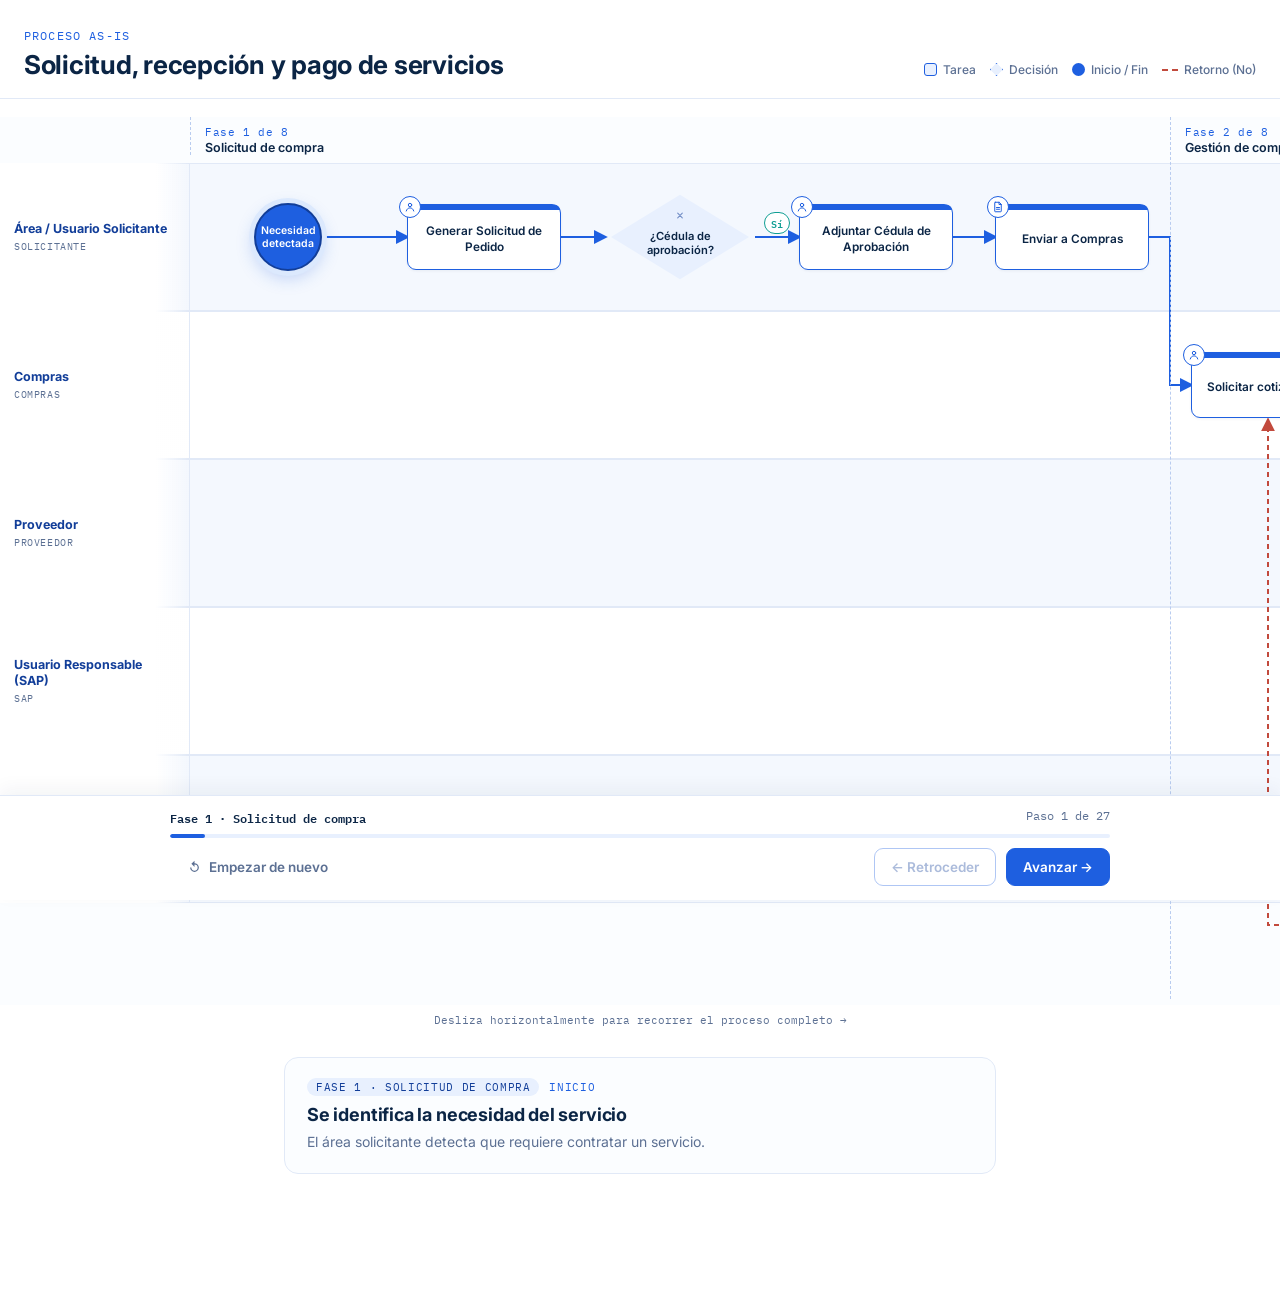
==== as-is/index.html @ 059cfe33 "versión final" ====
<!DOCTYPE html>
<html lang="es">
<head>
<meta charset="UTF-8">
<meta name="viewport" content="width=device-width, initial-scale=1.0">
<title>Diagrama de flujo AS-IS · Solicitud y recepción de servicios</title>
<link rel="preconnect" href="https://fonts.googleapis.com">
<link rel="preconnect" href="https://fonts.gstatic.com" crossorigin>
<link href="https://fonts.googleapis.com/css2?family=IBM+Plex+Mono:wght@400;500;600&family=Inter:wght@400;500;600;700&display=swap" rel="stylesheet">
<link rel="stylesheet" href="style.css">
</head>
<body>

<header class="topbar">
  <div class="topbar__title">
    <span class="topbar__eyebrow">Proceso AS-IS</span>
    <h1>Solicitud, recepción y pago de servicios</h1>
  </div>

  <div class="legend">
    <span class="legend__item"><i class="ico ico--task"></i>Tarea</span>
    <span class="legend__item"><i class="ico ico--decision"></i>Decisión</span>
    <span class="legend__item"><i class="ico ico--start"></i>Inicio / Fin</span>
    <span class="legend__item"><i class="ico ico--loop"></i>Retorno (No)</span>
  </div>
</header>

<div class="canvas-wrap">
  <div class="canvas-scroll" id="canvasScroll">
    <div class="canvas" id="canvas">
      <svg class="canvas__svg" id="edges" xmlns="http://www.w3.org/2000/svg">
        <defs>
          <marker id="arrow" viewBox="0 0 10 10" refX="8" refY="5" markerWidth="7" markerHeight="7" orient="auto-start-reverse">
            <path d="M0,0 L10,5 L0,10 z" fill="#1E5FE0"></path>
          </marker>
          <marker id="arrowLoop" viewBox="0 0 10 10" refX="8" refY="5" markerWidth="7" markerHeight="7" orient="auto-start-reverse">
            <path d="M0,0 L10,5 L0,10 z" fill="#C24A3D"></path>
          </marker>
        </defs>
      </svg>
      <!-- lane labels, phase headers y nodos se inyectan por JS -->
    </div>
  </div>
  <div class="canvas-hint">Desliza horizontalmente para recorrer el proceso completo →</div>
</div>

<section class="detail" id="detail" aria-live="polite">
  <!-- panel de detalle del paso activo, inyectado por JS -->
</section>

<footer class="controls">
  <div class="controls__progress">
    <div class="controls__labels">
      <span id="phaseLabel">Fase 1 · Solicitud de compra</span>
      <span id="stepLabel">Paso 1 de 27</span>
    </div>
    <div class="controls__bar"><div class="controls__bar-fill" id="barFill"></div></div>
  </div>
  <div class="controls__buttons">
    <button type="button" id="btnRestart" class="btn btn--ghost">
      <svg viewBox="0 0 24 24" width="15" height="15" aria-hidden="true"><path d="M12 5V1L7 6l5 5V7a5 5 0 1 1-5 5H5a7 7 0 1 0 7-7z" fill="currentColor"/></svg>
      <span>Empezar de nuevo</span>
    </button>
    <div class="controls__nav">
      <button type="button" id="btnPrev" class="btn btn--outline">← Retroceder</button>
      <button type="button" id="btnNext" class="btn btn--solid">Avanzar →</button>
    </div>
  </div>
</footer>

<div class="modal-overlay" id="modalOverlay" aria-hidden="true">
  <div class="modal" role="dialog" aria-modal="true" aria-labelledby="modalTitle">
    <button type="button" class="modal__close" id="modalClose" aria-label="Cerrar">
      <svg viewBox="0 0 24 24" width="16" height="16" aria-hidden="true"><path d="M6 6l12 12M18 6L6 18" stroke="currentColor" stroke-width="2" stroke-linecap="round" fill="none"/></svg>
    </button>
    <div id="modalBody"></div>
  </div>
</div>

<script src="script.js"></script>
</body>
</html>
---- as-is/style.css ----
:root{
  --bg: #FFFFFF;
  --canvas-bg: #FBFDFF;
  --lane-a: #F4F8FE;
  --lane-b: #FFFFFF;
  --lane-border: #E1E9F7;
  --line: #B9CCEF;
  --ink: #0B2545;
  --ink-soft: #5C7093;
  --blue: #1E5FE0;
  --blue-dark: #123E99;
  --blue-pale: #E8F0FE;
  --blue-pale-2: #DCE9FD;
  --teal: #0F9E93;
  --teal-pale: #DEF4F1;
  --coral: #C24A3D;
  --coral-pale: #FBE7E4;

  --font: "Inter", sans-serif;
  --mono: "IBM Plex Mono", monospace;

  --footer-h: 100px;
}

*{ box-sizing: border-box; }

@media (prefers-reduced-motion: reduce){
  *{ animation-duration: .001ms !important; transition-duration: .001ms !important; scroll-behavior: auto !important; }
}

html{ scroll-behavior: smooth; }

body{
  margin: 0;
  background: var(--bg);
  color: var(--ink);
  font-family: var(--font);
  padding-bottom: calc(var(--footer-h) + 12px);
}

/* ---------------------------------------------------------
   Top bar
--------------------------------------------------------- */
.topbar{
  display: flex;
  flex-wrap: wrap;
  align-items: flex-end;
  justify-content: space-between;
  gap: 16px;
  padding: 28px 24px 18px;
  border-bottom: 1px solid var(--lane-border);
}
.topbar__eyebrow{
  display: block;
  font-family: var(--mono);
  font-size: 11.5px;
  letter-spacing: .1em;
  text-transform: uppercase;
  color: var(--blue);
  margin-bottom: 6px;
}
.topbar__title h1{
  margin: 0;
  font-size: clamp(20px, 3vw, 26px);
  font-weight: 700;
  letter-spacing: -.01em;
}

.legend{
  display: flex;
  flex-wrap: wrap;
  gap: 14px;
  padding-bottom: 3px;
}
.legend__item{
  display: flex;
  align-items: center;
  gap: 6px;
  font-size: 12px;
  color: var(--ink-soft);
  font-weight: 500;
}
.ico{ width: 13px; height: 13px; flex: none; display: inline-block; }
.ico--task{ background: var(--blue-pale); border: 1.5px solid var(--blue); border-radius: 3px; }
.ico--decision{ background: var(--blue-pale); border: 1.5px solid var(--blue); clip-path: polygon(50% 0,100% 50%,50% 100%,0 50%); }
.ico--start{ background: var(--blue); border-radius: 50%; }
.ico--loop{ border-bottom: 2px dashed var(--coral); width: 16px; height: 0; }

/* ---------------------------------------------------------
   Canvas / swimlanes
--------------------------------------------------------- */
.canvas-wrap{
  padding: 18px 0 4px;
}
.canvas-scroll{
  overflow-x: auto;
  overflow-y: hidden;
  padding: 0 0 6px;
  background: var(--canvas-bg);
}
.canvas{
  position: relative;
  min-width: max-content;
}
.canvas__svg{
  position: absolute;
  top: 0; left: 0;
  z-index: 1;
  pointer-events: none;
}

.lane-label{
  position: sticky;
  left: 0;
  z-index: 4;
  display: flex;
  flex-direction: column;
  justify-content: center;
  padding: 10px 14px;
  background: linear-gradient(90deg, var(--bg) 82%, transparent);
  border-right: 1px solid var(--lane-border);
}
.lane-label__role{
  font-size: 12.5px;
  font-weight: 700;
  color: var(--blue-dark);
  line-height: 1.25;
}
.lane-label__tag{
  font-family: var(--mono);
  font-size: 10px;
  color: var(--ink-soft);
  text-transform: uppercase;
  letter-spacing: .06em;
  margin-top: 3px;
}

.lane-band{
  position: absolute;
  left: 0;
  z-index: 0;
}
.lane-band--a{ background: var(--lane-a); }
.lane-band--b{ background: var(--lane-b); }
.lane-band{ border-top: 1px solid var(--lane-border); border-bottom: 1px solid var(--lane-border); }

.phase-header{
  position: absolute;
  top: 0;
  z-index: 2;
  padding: 8px 14px 0;
  border-left: 1px dashed var(--line);
}
.phase-header__num{
  font-family: var(--mono);
  font-size: 10.5px;
  color: var(--blue);
  letter-spacing: .06em;
}
.phase-header__name{
  font-size: 12.5px;
  font-weight: 600;
  color: var(--ink);
  margin-top: 1px;
}

.phase-divider{
  position: absolute;
  top: 0;
  width: 0;
  border-left: 1px dashed var(--line);
  z-index: 2;
}

/* ---------------------------------------------------------
   Nodes
--------------------------------------------------------- */
.node{
  position: absolute;
  z-index: 3;
  display: flex;
  align-items: center;
  justify-content: center;
  text-align: center;
  cursor: pointer;
  transition: transform .2s ease, box-shadow .2s ease, border-color .2s ease;
}
.node:hover{ transform: translateY(-2px); }

.node__label{
  font-size: 11.8px;
  font-weight: 600;
  line-height: 1.28;
  color: var(--ink);
  padding: 0 10px;
}

.node--task .node__label{ padding: 0 12px; }
.node--task{
  background: #fff;
  border: 1.6px solid var(--blue);
  border-radius: 9px;
  box-shadow: 0 1px 3px rgba(11,37,69,.06);
}
.node--task::before{
  content: "";
  position: absolute;
  top: 0; left: 0; right: 0;
  height: 5px;
  background: var(--blue);
  border-radius: 9px 9px 0 0;
}
.node--task .node__label{ margin-top: 5px; }

.node--decision{
  background: var(--blue-pale);
  border: 1.6px solid var(--blue);
  clip-path: polygon(50% 4%, 96% 50%, 50% 96%, 4% 50%);
}
.node--decision .node__label{ font-size: 11.2px; }

.node--start, .node--end{
  border-radius: 50%;
}
/* BPMN: evento de inicio = borde delgado; evento de fin = borde grueso */
.node--start{ background: var(--blue); border: 2px solid var(--blue-dark); }
.node--start .node__label{ color: #ffffff !important; font-size: 10.5px; }
.node--end{ background: var(--ink); border: 4px solid var(--ink); }
.node--end .node__label{ color: #ffffff !important; font-size: 10.5px; }

/* Ícono BPMN en la esquina de cada caja de tarea */
.node__icon{
  position: absolute;
  top: -9px; left: -9px;
  width: 22px; height: 22px;
  border-radius: 50%;
  background: #fff;
  border: 1.6px solid var(--blue);
  display: flex;
  align-items: center;
  justify-content: center;
  color: var(--blue);
  z-index: 1;
}
.node__icon svg{ width: 12px; height: 12px; }
.node.is-done .node__icon{ border-color: var(--line); color: var(--ink-soft); }

/* Marcador de gateway exclusivo BPMN (X) sobre el rombo de decisión */
.node__gateway{
  position: absolute;
  top: 13px;
  left: 50%;
  transform: translateX(-50%);
  color: var(--blue-dark);
  opacity: .55;
}
.node__gateway svg{ width: 11px; height: 11px; }
.node.is-done .node__gateway{ color: var(--ink-soft); }

.node--decision .node__label{ margin-top: 12px; }

.node.is-current{
  box-shadow: 0 0 0 5px var(--blue-pale-2), 0 6px 18px rgba(30,95,224,.28);
  border-color: var(--blue-dark);
  z-index: 5;
}
.node--decision.is-current{ background: #fff; }
.node.is-done .node__label{ color: var(--ink-soft); }
.node.is-done.node--task{ border-color: var(--line); }
.node.is-done.node--task::before{ background: var(--line); }
.node.is-done.node--decision{ border-color: var(--line); background: #fff; }

.node__loopbadge{
  position: absolute;
  top: -9px; right: -9px;
  width: 18px; height: 18px;
  border-radius: 50%;
  background: var(--coral);
  color: #fff;
  font-family: var(--mono);
  font-size: 9px;
  display: flex;
  align-items: center;
  justify-content: center;
  border: 2px solid #fff;
}

.edge-label{
  position: absolute;
  z-index: 3;
  font-family: var(--mono);
  font-size: 10px;
  font-weight: 600;
  padding: 1px 6px;
  border-radius: 20px;
  background: #fff;
  pointer-events: none;
  transform: translate(-50%,-50%);
}
.edge-label--si{ color: var(--teal); border: 1px solid var(--teal); }
.edge-label--no{ color: var(--coral); border: 1px solid var(--coral); }

/* ---------------------------------------------------------
   Hint
--------------------------------------------------------- */
.canvas-hint{
  font-family: var(--mono);
  font-size: 11px;
  color: var(--ink-soft);
  text-align: center;
  padding: 8px 0 0;
}

/* ---------------------------------------------------------
   Detail panel
--------------------------------------------------------- */
.detail{
  max-width: 760px;
  margin: 26px auto 10px;
  padding: 0 24px;
}
.detail__card{
  border: 1px solid var(--lane-border);
  border-radius: 14px;
  padding: 20px 22px;
  background: var(--canvas-bg);
}
.detail__kicker{
  display: flex;
  align-items: center;
  gap: 10px;
  font-family: var(--mono);
  font-size: 11px;
  text-transform: uppercase;
  letter-spacing: .06em;
  color: var(--blue);
  margin-bottom: 8px;
}
.detail__kicker .pill{
  background: var(--blue-pale);
  color: var(--blue-dark);
  padding: 2px 9px;
  border-radius: 20px;
}
.detail__title{
  font-size: 18px;
  font-weight: 700;
  margin: 0 0 6px;
  letter-spacing: -.01em;
}
.detail__desc{
  font-size: 14px;
  line-height: 1.6;
  color: var(--ink-soft);
  margin: 0;
}
.detail__outcomes{
  margin-top: 14px;
  display: grid;
  gap: 8px;
}
.outcome{
  display: flex;
  gap: 10px;
  align-items: flex-start;
  padding: 10px 12px;
  border-radius: 9px;
  font-size: 13px;
  line-height: 1.5;
}
.outcome__tag{
  flex: none;
  font-family: var(--mono);
  font-size: 10.5px;
  font-weight: 700;
  padding: 2px 8px;
  border-radius: 20px;
  color: #fff;
}
.outcome--si{ background: var(--teal-pale); }
.outcome--si .outcome__tag{ background: var(--teal); }
.outcome--no{ background: var(--coral-pale); }
.outcome--no .outcome__tag{ background: var(--coral); }

.gapflag{
  margin-top: 10px;
  border: 1px dashed var(--coral);
  border-radius: 9px;
  padding: 10px 12px;
  font-size: 12.5px;
  line-height: 1.5;
  color: var(--coral);
  background: repeating-linear-gradient(135deg, var(--coral-pale), var(--coral-pale) 8px, transparent 8px, transparent 16px);
}
.gapflag b{ font-family: var(--mono); font-size: 11px; }

.callout{
  margin-top: 10px;
  border-left: 3px solid var(--blue);
  padding: 8px 12px;
  font-size: 12.5px;
  line-height: 1.55;
  color: var(--ink-soft);
  background: var(--blue-pale);
  border-radius: 0 8px 8px 0;
}

.docs{
  margin-top: 14px;
  display: flex;
  flex-wrap: wrap;
  gap: 8px;
}
.doc{
  font-family: var(--mono);
  font-size: 11px;
  padding: 5px 10px;
  border: 1px solid var(--blue);
  color: var(--blue-dark);
  background: var(--blue-pale);
  border-radius: 6px;
}

/* ---------------------------------------------------------
   Footer controls
--------------------------------------------------------- */
.controls{
  position: fixed;
  left: 0; right: 0; bottom: 0;
  background: #fff;
  border-top: 1px solid var(--lane-border);
  padding: 12px 20px 14px;
  z-index: 10;
  box-shadow: 0 -6px 18px rgba(11,37,69,.05);
}
.controls__progress{ max-width: 940px; margin: 0 auto 10px; }
.controls__labels{
  display: flex;
  justify-content: space-between;
  font-family: var(--mono);
  font-size: 11.5px;
  color: var(--ink-soft);
  margin-bottom: 6px;
}
.controls__labels span:first-child{ color: var(--ink); font-weight: 600; }
.controls__bar{ height: 4px; background: var(--blue-pale); border-radius: 4px; overflow: hidden; }
.controls__bar-fill{ height: 100%; width: 0%; background: var(--blue); border-radius: 4px; transition: width .35s ease; }

.controls__buttons{
  max-width: 940px;
  margin: 0 auto;
  display: flex;
  align-items: center;
  justify-content: space-between;
  gap: 12px;
}
.controls__nav{ display: flex; gap: 10px; }

.btn{
  font-family: var(--font);
  font-size: 13.5px;
  font-weight: 600;
  padding: 10px 16px;
  border-radius: 9px;
  cursor: pointer;
  display: inline-flex;
  align-items: center;
  gap: 7px;
  border: 1px solid transparent;
  transition: transform .15s ease, opacity .15s ease, background .15s ease;
}
.btn:active{ transform: scale(.97); }
.btn:focus-visible{ outline: 2px solid var(--blue); outline-offset: 2px; }
.btn:disabled{ opacity: .35; cursor: not-allowed; transform: none; }

.btn--solid{ background: var(--blue); color: #fff; border-color: var(--blue); }
.btn--solid:hover:not(:disabled){ background: var(--blue-dark); }

.btn--outline{ background: transparent; color: var(--blue-dark); border-color: var(--blue); }
.btn--outline:hover:not(:disabled){ background: var(--blue-pale); }

.btn--ghost{ background: transparent; color: var(--ink-soft); }
.btn--ghost:hover{ color: var(--coral); }

/* ---------------------------------------------------------
   Responsive
--------------------------------------------------------- */
@media (max-width: 700px){
  .topbar{ padding: 22px 16px 16px; }
  .legend{ gap: 10px; }
  .detail{ padding: 0 16px; }
  .controls__buttons{ flex-wrap: wrap; }
  .controls__nav{ width: 100%; }
  .controls__nav .btn{ flex: 1; justify-content: center; }
}
@media (max-width: 480px){
  .btn--ghost span{ display: none; }
}

/* ---------------------------------------------------------
   Modal — explicación breve de cada paso
--------------------------------------------------------- */
.modal-overlay{
  position: fixed;
  inset: 0;
  background: rgba(11,37,69,.42);
  backdrop-filter: blur(2px);
  display: flex;
  align-items: center;
  justify-content: center;
  padding: 20px;
  z-index: 50;
  opacity: 0;
  pointer-events: none;
  transition: opacity .18s ease;
}
.modal-overlay.is-open{ opacity: 1; pointer-events: auto; }

.modal{
  background: #fff;
  border-radius: 16px;
  max-width: 420px;
  width: 100%;
  max-height: 84vh;
  overflow-y: auto;
  padding: 24px 24px 22px;
  position: relative;
  box-shadow: 0 20px 50px rgba(11,37,69,.28);
  transform: translateY(10px) scale(.98);
  transition: transform .18s ease;
}
.modal-overlay.is-open .modal{ transform: translateY(0) scale(1); }

.modal__close{
  position: absolute;
  top: 14px; right: 14px;
  width: 30px; height: 30px;
  border-radius: 50%;
  border: 1px solid var(--lane-border);
  background: var(--canvas-bg);
  color: var(--ink-soft);
  display: flex;
  align-items: center;
  justify-content: center;
  cursor: pointer;
}
.modal__close:hover{ background: var(--coral-pale); color: var(--coral); border-color: var(--coral); }

.modal__kicker{
  display: flex;
  align-items: center;
  gap: 8px;
  flex-wrap: wrap;
  font-family: var(--mono);
  font-size: 10.5px;
  text-transform: uppercase;
  letter-spacing: .06em;
  color: var(--blue);
  margin: 2px 24px 10px 0;
}
.modal__kicker .pill{ background: var(--blue-pale); color: var(--blue-dark); padding: 2px 9px; border-radius: 20px; }
.modal__kicker .pill--lane{ background: var(--lane-a); color: var(--ink-soft); border: 1px solid var(--lane-border); }

.modal__title{
  font-size: 18px;
  font-weight: 700;
  margin: 0 0 8px;
  letter-spacing: -.01em;
  padding-right: 20px;
}
.modal__desc{
  font-size: 13.5px;
  line-height: 1.6;
  color: var(--ink-soft);
  margin: 0;
}
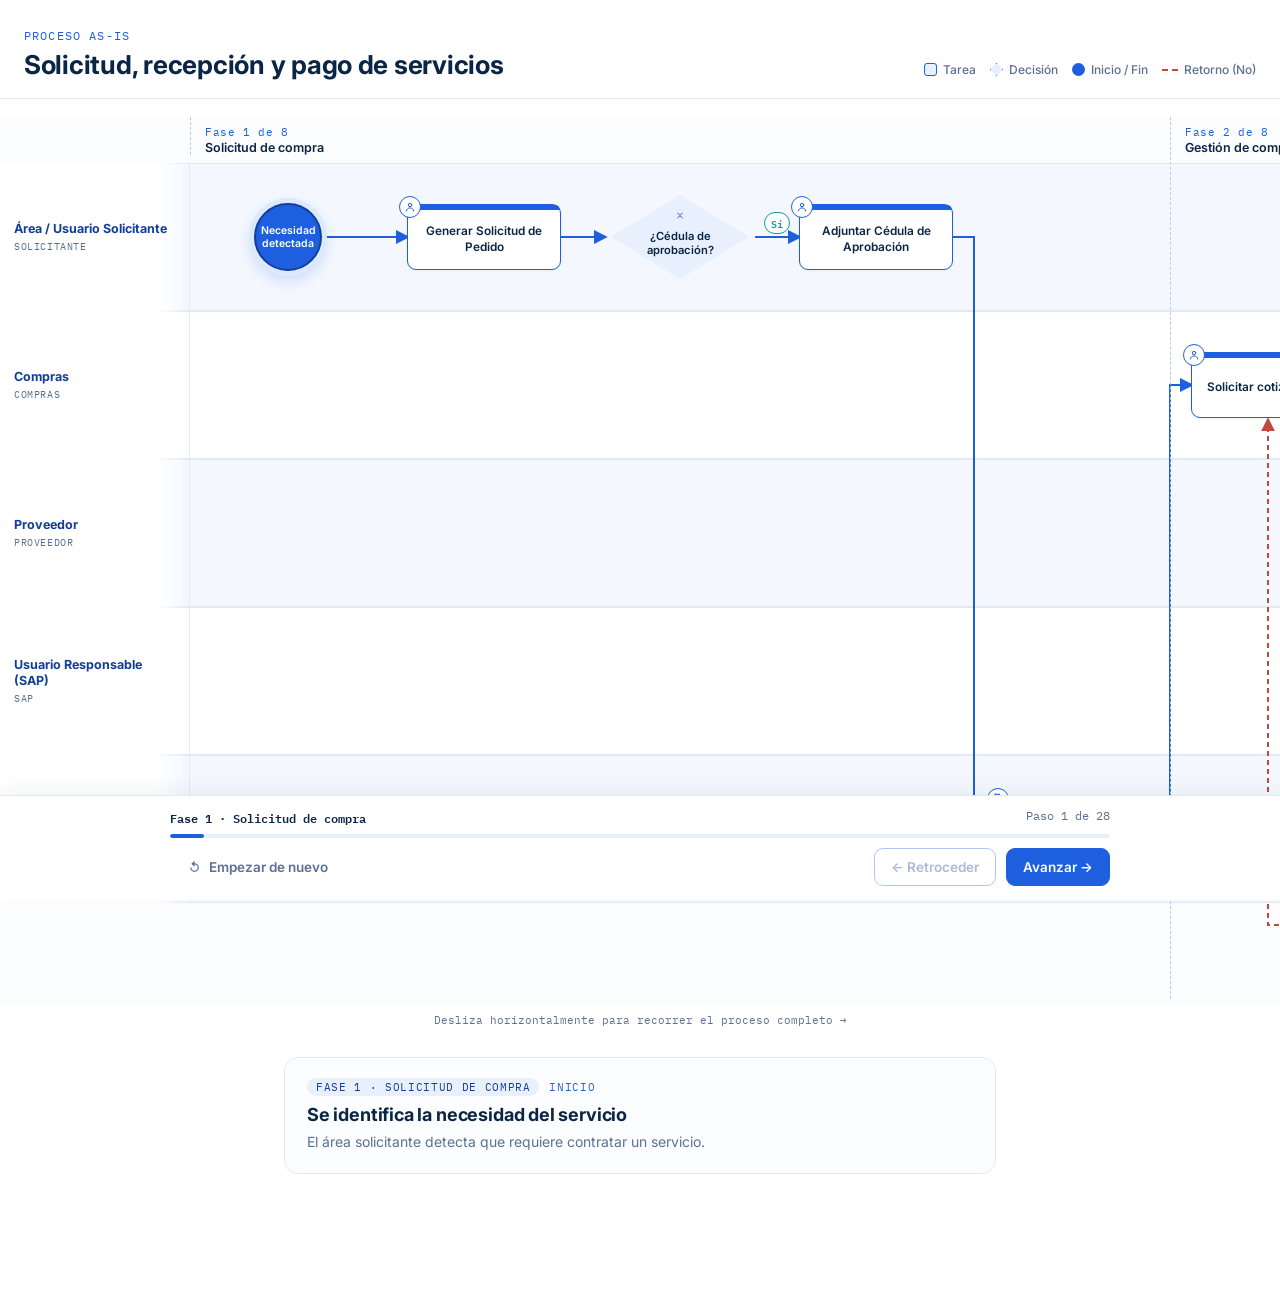
==== commit 9d2637b1: "Actualización de cajas" ====
--- a/as-is/index.html
+++ b/as-is/index.html
@@ -52,7 +52,7 @@
   <div class="controls__progress">
     <div class="controls__labels">
       <span id="phaseLabel">Fase 1 · Solicitud de compra</span>
-      <span id="stepLabel">Paso 1 de 27</span>
+      <span id="stepLabel">Paso 1 de 28</span>
     </div>
     <div class="controls__bar"><div class="controls__bar-fill" id="barFill"></div></div>
   </div>
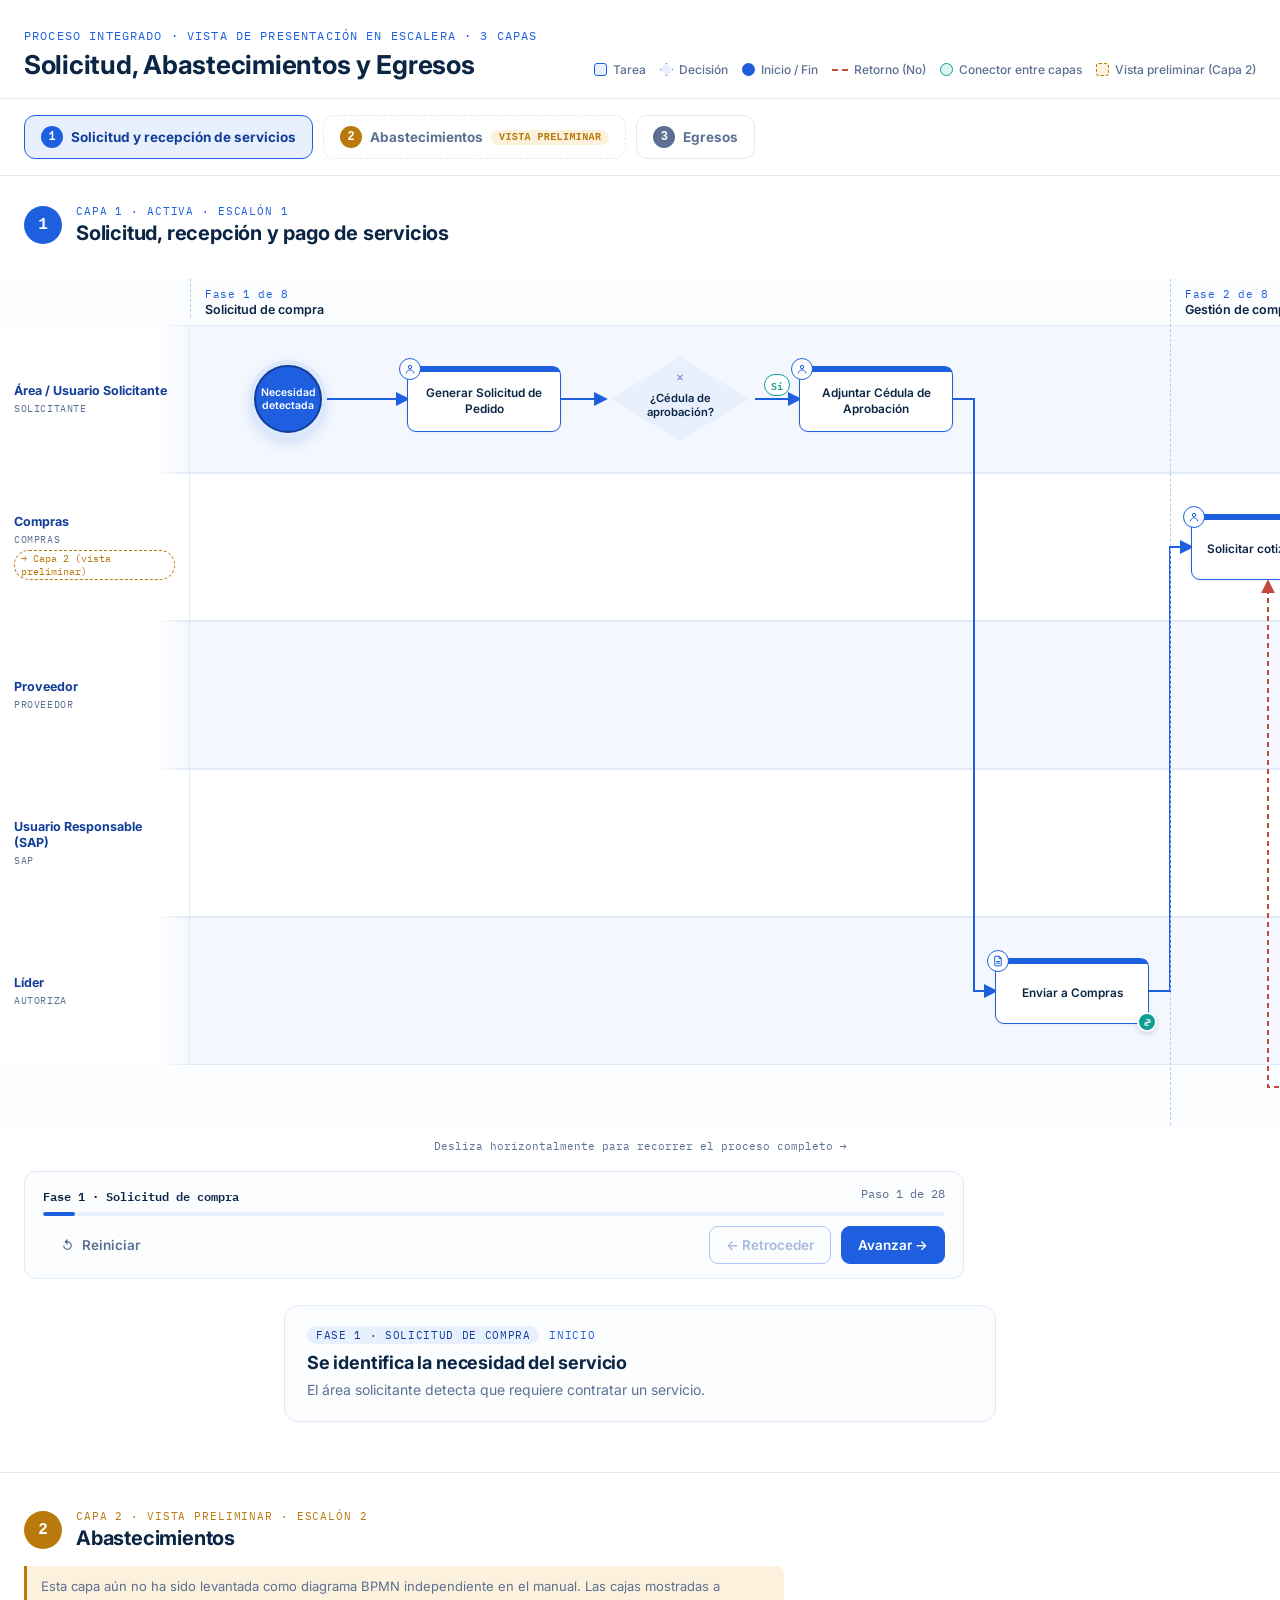
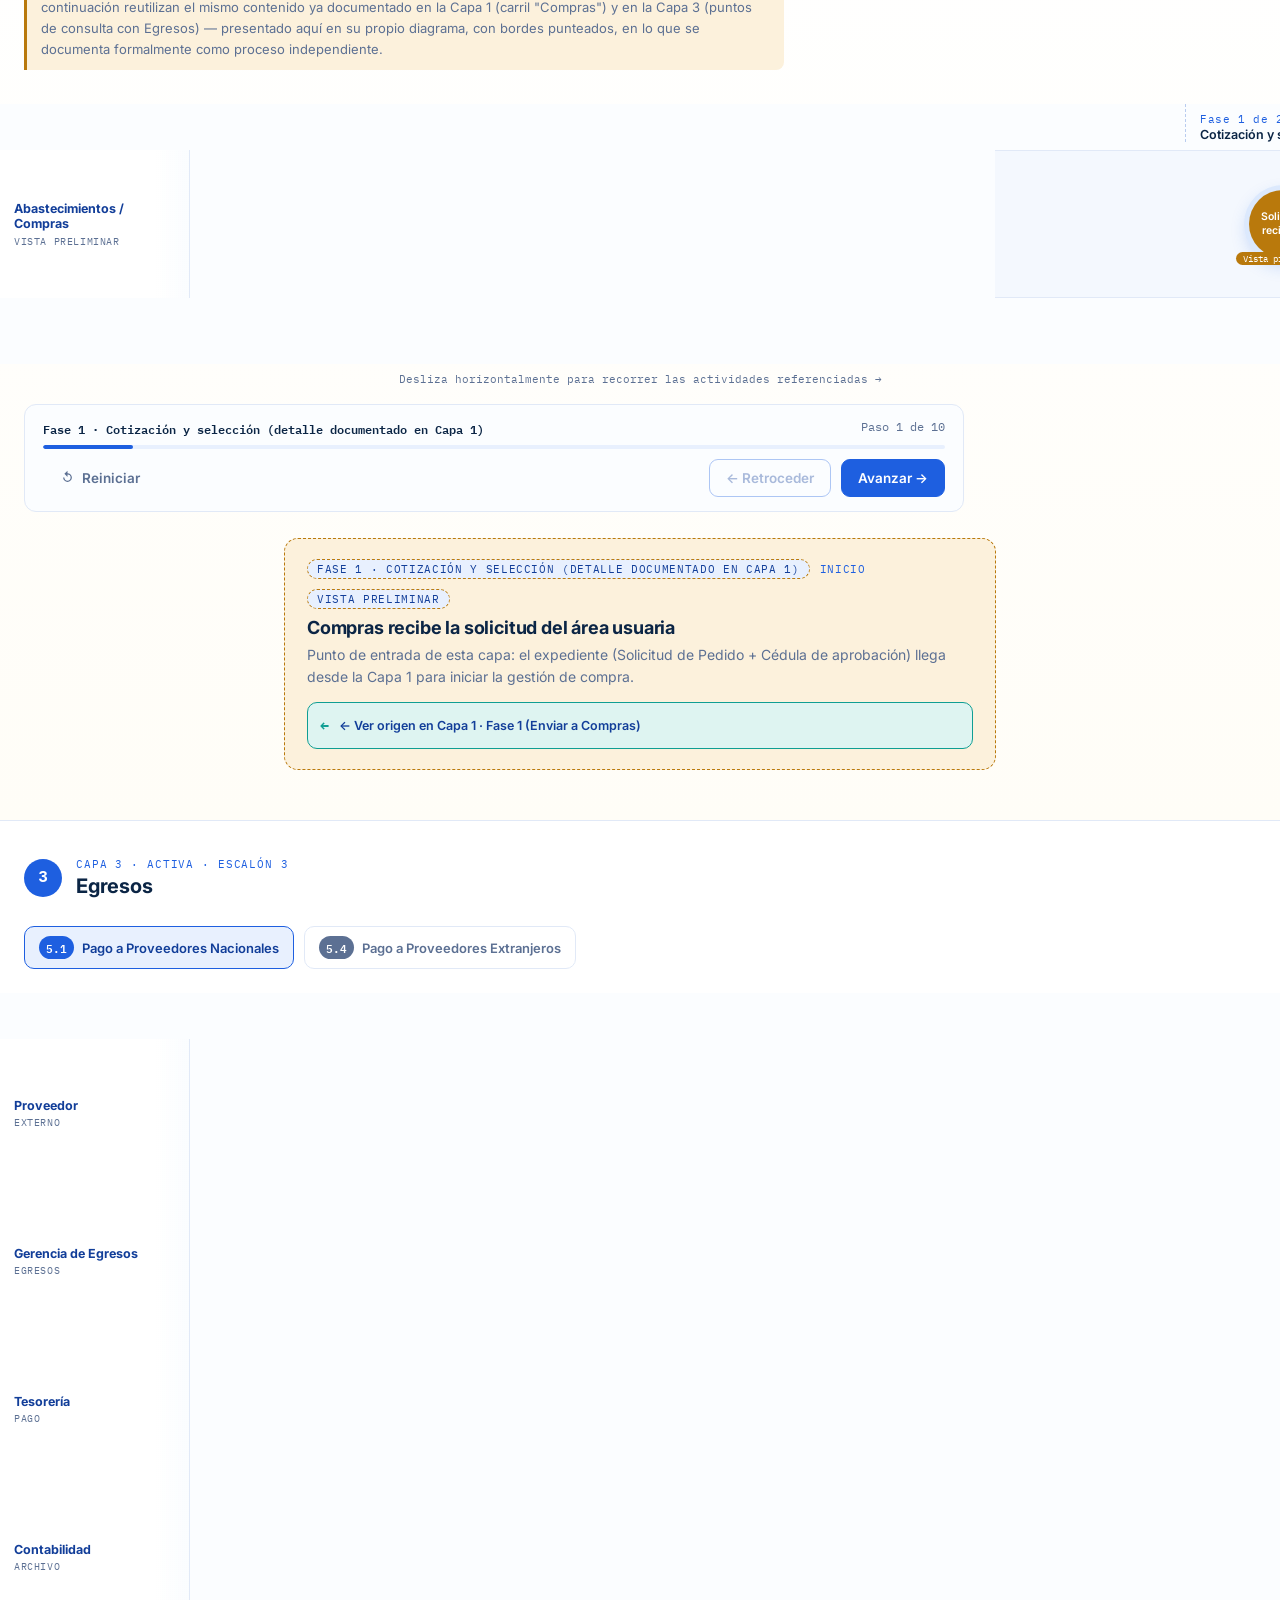
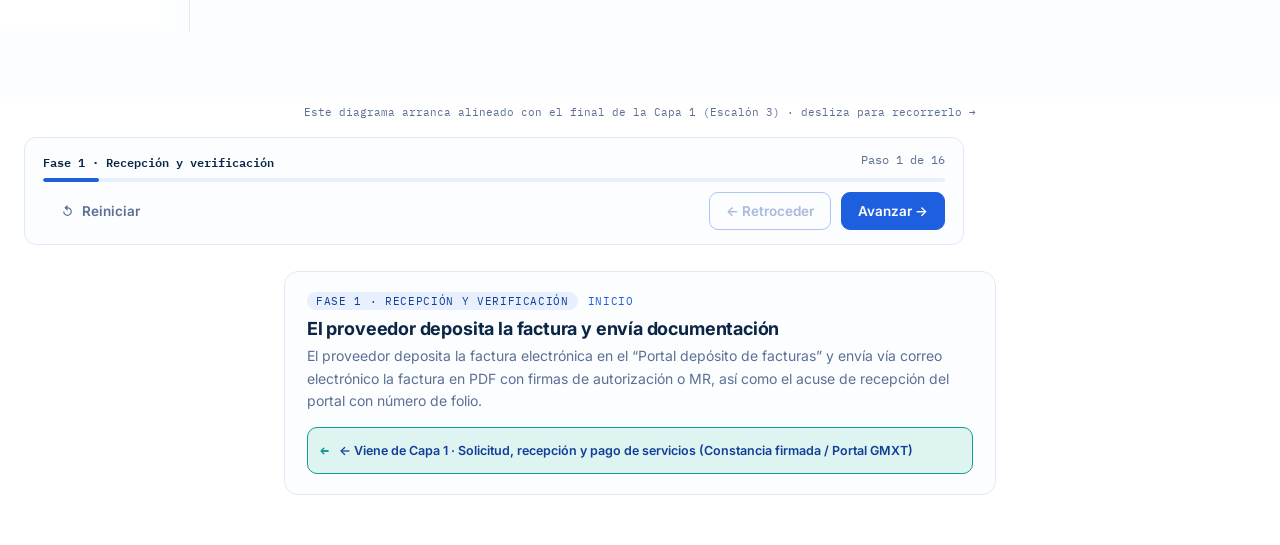
==== commit 3ad2f013: "Agregué capa Egresos y se infiere Abastecimientos" ====
--- a/as-is/index.html
+++ b/as-is/index.html
@@ -3,70 +3,266 @@
 <head>
 <meta charset="UTF-8">
 <meta name="viewport" content="width=device-width, initial-scale=1.0">
-<title>Diagrama de flujo AS-IS · Solicitud y recepción de servicios</title>
+<title>Diagrama BPMN · 3 Capas en escalera · Solicitud, Abastecimientos y Egresos · Ferromex</title>
 <link rel="preconnect" href="https://fonts.googleapis.com">
 <link rel="preconnect" href="https://fonts.gstatic.com" crossorigin>
 <link href="https://fonts.googleapis.com/css2?family=IBM+Plex+Mono:wght@400;500;600&family=Inter:wght@400;500;600;700&display=swap" rel="stylesheet">
 <link rel="stylesheet" href="style.css">
 </head>
 <body>
-
 <header class="topbar">
   <div class="topbar__title">
-    <span class="topbar__eyebrow">Proceso AS-IS</span>
-    <h1>Solicitud, recepción y pago de servicios</h1>
+    <span class="topbar__eyebrow">Proceso integrado · Vista de presentación en escalera · 3 capas</span>
+    <h1>Solicitud, Abastecimientos y Egresos</h1>
   </div>
-
   <div class="legend">
     <span class="legend__item"><i class="ico ico--task"></i>Tarea</span>
     <span class="legend__item"><i class="ico ico--decision"></i>Decisión</span>
     <span class="legend__item"><i class="ico ico--start"></i>Inicio / Fin</span>
     <span class="legend__item"><i class="ico ico--loop"></i>Retorno (No)</span>
+    <span class="legend__item"><i class="ico ico--link"></i>Conector entre capas</span>
+    <span class="legend__item"><i class="ico ico--pending"></i>Vista preliminar (Capa 2)</span>
   </div>
 </header>
 
-<div class="canvas-wrap">
-  <div class="canvas-scroll" id="canvasScroll">
-    <div class="canvas" id="canvas">
-      <svg class="canvas__svg" id="edges" xmlns="http://www.w3.org/2000/svg">
-        <defs>
-          <marker id="arrow" viewBox="0 0 10 10" refX="8" refY="5" markerWidth="7" markerHeight="7" orient="auto-start-reverse">
-            <path d="M0,0 L10,5 L0,10 z" fill="#1E5FE0"></path>
-          </marker>
-          <marker id="arrowLoop" viewBox="0 0 10 10" refX="8" refY="5" markerWidth="7" markerHeight="7" orient="auto-start-reverse">
-            <path d="M0,0 L10,5 L0,10 z" fill="#C24A3D"></path>
-          </marker>
-        </defs>
-      </svg>
-      <!-- lane labels, phase headers y nodos se inyectan por JS -->
-    </div>
-  </div>
-  <div class="canvas-hint">Desliza horizontalmente para recorrer el proceso completo →</div>
-</div>
-
-<section class="detail" id="detail" aria-live="polite">
-  <!-- panel de detalle del paso activo, inyectado por JS -->
-</section>
-
-<footer class="controls">
-  <div class="controls__progress">
-    <div class="controls__labels">
-      <span id="phaseLabel">Fase 1 · Solicitud de compra</span>
-      <span id="stepLabel">Paso 1 de 28</span>
-    </div>
-    <div class="controls__bar"><div class="controls__bar-fill" id="barFill"></div></div>
-  </div>
-  <div class="controls__buttons">
-    <button type="button" id="btnRestart" class="btn btn--ghost">
-      <svg viewBox="0 0 24 24" width="15" height="15" aria-hidden="true"><path d="M12 5V1L7 6l5 5V7a5 5 0 1 1-5 5H5a7 7 0 1 0 7-7z" fill="currentColor"/></svg>
-      <span>Empezar de nuevo</span>
-    </button>
-    <div class="controls__nav">
-      <button type="button" id="btnPrev" class="btn btn--outline">← Retroceder</button>
-      <button type="button" id="btnNext" class="btn btn--solid">Avanzar →</button>
-    </div>
-  </div>
-</footer>
+<nav class="layer-nav" aria-label="Ir a capa">
+  <a href="#layer1" class="layer-nav__btn" data-scroll-to="layer1">
+    <span class="layer-nav__num">1</span><span>Solicitud y recepción de servicios</span>
+  </a>
+  <a href="#layer2" class="layer-nav__btn is-pending" data-scroll-to="layer2">
+    <span class="layer-nav__num">2</span><span>Abastecimientos</span><span class="layer-nav__badge">Vista preliminar</span>
+  </a>
+  <a href="#layer3" class="layer-nav__btn" data-scroll-to="layer3">
+    <span class="layer-nav__num">3</span><span>Egresos</span>
+  </a>
+</nav>
+
+<main class="layers-stack layers-stack--staircase">
+
+  <!-- ============================================================
+       CAPA 1 · Solicitud, recepción y pago de servicios
+       Escalón 1 · sin corrimiento (offsetX = 0)
+       ============================================================ -->
+  <section class="layer-section" id="layer1">
+    <div class="layer-section__header">
+      <span class="layer-section__num">1</span>
+      <div>
+        <span class="layer-section__eyebrow">Capa 1 · Activa · Escalón 1</span>
+        <h2 class="layer-section__title">Solicitud, recepción y pago de servicios</h2>
+      </div>
+    </div>
+
+    <div class="canvas-wrap">
+      <div class="canvas-scroll" id="canvasScroll-layer1">
+        <div class="canvas" id="canvas-layer1">
+          <svg class="canvas__svg" id="edges-layer1" xmlns="http://www.w3.org/2000/svg">
+            <defs>
+              <marker id="arrow-layer1" viewBox="0 0 10 10" refX="8" refY="5" markerWidth="7" markerHeight="7" orient="auto-start-reverse">
+                <path d="M0,0 L10,5 L0,10 z" fill="#1E5FE0"></path>
+              </marker>
+              <marker id="arrowLoop-layer1" viewBox="0 0 10 10" refX="8" refY="5" markerWidth="7" markerHeight="7" orient="auto-start-reverse">
+                <path d="M0,0 L10,5 L0,10 z" fill="#C24A3D"></path>
+              </marker>
+            </defs>
+          </svg>
+        </div>
+      </div>
+      <div class="canvas-hint">Desliza horizontalmente para recorrer el proceso completo →</div>
+    </div>
+
+    <div class="flow-controls">
+      <div class="flow-controls__progress">
+        <div class="flow-controls__labels">
+          <span id="phaseLabel-layer1">Fase 1</span>
+          <span id="stepLabel-layer1">Paso 1 de 1</span>
+        </div>
+        <div class="flow-controls__bar"><div class="flow-controls__bar-fill" id="barFill-layer1"></div></div>
+      </div>
+      <div class="flow-controls__buttons">
+        <button type="button" id="btnRestart-layer1" class="btn btn--ghost">
+          <svg viewBox="0 0 24 24" width="15" height="15" aria-hidden="true"><path d="M12 5V1L7 6l5 5V7a5 5 0 1 1-5 5H5a7 7 0 1 0 7-7z" fill="currentColor"/></svg>
+          <span>Reiniciar</span>
+        </button>
+        <div class="flow-controls__nav">
+          <button type="button" id="btnPrev-layer1" class="btn btn--outline">← Retroceder</button>
+          <button type="button" id="btnNext-layer1" class="btn btn--solid">Avanzar →</button>
+        </div>
+      </div>
+    </div>
+
+    <section class="detail" id="detail-layer1" aria-live="polite"></section>
+  </section>
+
+  <!-- ============================================================
+       CAPA 2 · Abastecimientos — vista preliminar en cajas BPMN
+       Escalón 2 · offsetX calculado en JS (alineado al punto donde
+       la Capa 1 entrega el expediente a Compras)
+       ============================================================ -->
+  <section class="layer-section layer-section--pending" id="layer2">
+    <div class="layer-section__header">
+      <span class="layer-section__num layer-section__num--pending">2</span>
+      <div>
+        <span class="layer-section__eyebrow">Capa 2 · Vista preliminar · Escalón 2</span>
+        <h2 class="layer-section__title">Abastecimientos</h2>
+      </div>
+    </div>
+    <p class="layer-section__caption">
+      Esta capa aún no ha sido levantada como diagrama BPMN independiente en el manual. Las cajas
+      mostradas a continuación reutilizan el mismo contenido ya documentado en la Capa 1 (carril
+      "Compras") y en la Capa 3 (puntos de consulta con Egresos) — presentado aquí en su propio
+      diagrama, con bordes punteados, en lo que se documenta formalmente como proceso independiente.
+    </p>
+
+    <div class="canvas-wrap">
+      <div class="canvas-scroll" id="canvasScroll-layer2">
+        <div class="canvas" id="canvas-layer2">
+          <svg class="canvas__svg" id="edges-layer2" xmlns="http://www.w3.org/2000/svg">
+            <defs>
+              <marker id="arrow-layer2" viewBox="0 0 10 10" refX="8" refY="5" markerWidth="7" markerHeight="7" orient="auto-start-reverse">
+                <path d="M0,0 L10,5 L0,10 z" fill="#B9790C"></path>
+              </marker>
+              <marker id="arrowLoop-layer2" viewBox="0 0 10 10" refX="8" refY="5" markerWidth="7" markerHeight="7" orient="auto-start-reverse">
+                <path d="M0,0 L10,5 L0,10 z" fill="#C24A3D"></path>
+              </marker>
+            </defs>
+          </svg>
+        </div>
+      </div>
+      <div class="canvas-hint">Desliza horizontalmente para recorrer las actividades referenciadas →</div>
+    </div>
+
+    <div class="flow-controls">
+      <div class="flow-controls__progress">
+        <div class="flow-controls__labels">
+          <span id="phaseLabel-layer2">Fase 1</span>
+          <span id="stepLabel-layer2">Paso 1 de 1</span>
+        </div>
+        <div class="flow-controls__bar"><div class="flow-controls__bar-fill" id="barFill-layer2"></div></div>
+      </div>
+      <div class="flow-controls__buttons">
+        <button type="button" id="btnRestart-layer2" class="btn btn--ghost">
+          <svg viewBox="0 0 24 24" width="15" height="15" aria-hidden="true"><path d="M12 5V1L7 6l5 5V7a5 5 0 1 1-5 5H5a7 7 0 1 0 7-7z" fill="currentColor"/></svg>
+          <span>Reiniciar</span>
+        </button>
+        <div class="flow-controls__nav">
+          <button type="button" id="btnPrev-layer2" class="btn btn--outline">← Retroceder</button>
+          <button type="button" id="btnNext-layer2" class="btn btn--solid">Avanzar →</button>
+        </div>
+      </div>
+    </div>
+
+    <section class="detail" id="detail-layer2" aria-live="polite"></section>
+  </section>
+
+  <!-- ============================================================
+       CAPA 3 · Egresos (5.1 Nacionales / 5.4 Extranjeros)
+       Escalón 3 · offsetX = ancho total de Capa 1 (arranca al
+       mismo nivel horizontal donde termina la Capa 1)
+       ============================================================ -->
+  <section class="layer-section" id="layer3">
+    <div class="layer-section__header">
+      <span class="layer-section__num">3</span>
+      <div>
+        <span class="layer-section__eyebrow">Capa 3 · Activa · Escalón 3</span>
+        <h2 class="layer-section__title">Egresos</h2>
+      </div>
+    </div>
+
+    <div class="proc-switch" id="procSwitch">
+      <button type="button" class="proc-switch__btn is-active" data-proc="nacionales">
+        <span class="proc-switch__code">5.1</span>
+        <span class="proc-switch__name">Pago a Proveedores Nacionales</span>
+      </button>
+      <button type="button" class="proc-switch__btn" data-proc="extranjeros">
+        <span class="proc-switch__code">5.4</span>
+        <span class="proc-switch__name">Pago a Proveedores Extranjeros</span>
+      </button>
+    </div>
+
+    <!-- Sub-proceso 5.1 Nacionales -->
+    <div class="proc-block" data-proc-block="nacionales">
+      <div class="canvas-wrap">
+        <div class="canvas-scroll" id="canvasScroll-layer3-nacionales">
+          <div class="canvas" id="canvas-layer3-nacionales">
+            <svg class="canvas__svg" id="edges-layer3-nacionales" xmlns="http://www.w3.org/2000/svg">
+              <defs>
+                <marker id="arrow-layer3-nacionales" viewBox="0 0 10 10" refX="8" refY="5" markerWidth="7" markerHeight="7" orient="auto-start-reverse">
+                  <path d="M0,0 L10,5 L0,10 z" fill="#1E5FE0"></path>
+                </marker>
+                <marker id="arrowLoop-layer3-nacionales" viewBox="0 0 10 10" refX="8" refY="5" markerWidth="7" markerHeight="7" orient="auto-start-reverse">
+                  <path d="M0,0 L10,5 L0,10 z" fill="#C24A3D"></path>
+                </marker>
+              </defs>
+            </svg>
+          </div>
+        </div>
+        <div class="canvas-hint">Este diagrama arranca alineado con el final de la Capa 1 (Escalón 3) · desliza para recorrerlo →</div>
+      </div>
+      <div class="flow-controls">
+        <div class="flow-controls__progress">
+          <div class="flow-controls__labels">
+            <span id="phaseLabel-layer3-nacionales">Fase 1</span>
+            <span id="stepLabel-layer3-nacionales">Paso 1 de 1</span>
+          </div>
+          <div class="flow-controls__bar"><div class="flow-controls__bar-fill" id="barFill-layer3-nacionales"></div></div>
+        </div>
+        <div class="flow-controls__buttons">
+          <button type="button" id="btnRestart-layer3-nacionales" class="btn btn--ghost">
+            <svg viewBox="0 0 24 24" width="15" height="15" aria-hidden="true"><path d="M12 5V1L7 6l5 5V7a5 5 0 1 1-5 5H5a7 7 0 1 0 7-7z" fill="currentColor"/></svg>
+            <span>Reiniciar</span>
+          </button>
+          <div class="flow-controls__nav">
+            <button type="button" id="btnPrev-layer3-nacionales" class="btn btn--outline">← Retroceder</button>
+            <button type="button" id="btnNext-layer3-nacionales" class="btn btn--solid">Avanzar →</button>
+          </div>
+        </div>
+      </div>
+      <section class="detail" id="detail-layer3-nacionales" aria-live="polite"></section>
+    </div>
+
+    <!-- Sub-proceso 5.4 Extranjeros -->
+    <div class="proc-block is-hidden" data-proc-block="extranjeros">
+      <div class="canvas-wrap">
+        <div class="canvas-scroll" id="canvasScroll-layer3-extranjeros">
+          <div class="canvas" id="canvas-layer3-extranjeros">
+            <svg class="canvas__svg" id="edges-layer3-extranjeros" xmlns="http://www.w3.org/2000/svg">
+              <defs>
+                <marker id="arrow-layer3-extranjeros" viewBox="0 0 10 10" refX="8" refY="5" markerWidth="7" markerHeight="7" orient="auto-start-reverse">
+                  <path d="M0,0 L10,5 L0,10 z" fill="#1E5FE0"></path>
+                </marker>
+                <marker id="arrowLoop-layer3-extranjeros" viewBox="0 0 10 10" refX="8" refY="5" markerWidth="7" markerHeight="7" orient="auto-start-reverse">
+                  <path d="M0,0 L10,5 L0,10 z" fill="#C24A3D"></path>
+                </marker>
+              </defs>
+            </svg>
+          </div>
+        </div>
+        <div class="canvas-hint">Este diagrama arranca alineado con el final de la Capa 1 (Escalón 3) · desliza para recorrerlo →</div>
+      </div>
+      <div class="flow-controls">
+        <div class="flow-controls__progress">
+          <div class="flow-controls__labels">
+            <span id="phaseLabel-layer3-extranjeros">Fase 1</span>
+            <span id="stepLabel-layer3-extranjeros">Paso 1 de 1</span>
+          </div>
+          <div class="flow-controls__bar"><div class="flow-controls__bar-fill" id="barFill-layer3-extranjeros"></div></div>
+        </div>
+        <div class="flow-controls__buttons">
+          <button type="button" id="btnRestart-layer3-extranjeros" class="btn btn--ghost">
+            <svg viewBox="0 0 24 24" width="15" height="15" aria-hidden="true"><path d="M12 5V1L7 6l5 5V7a5 5 0 1 1-5 5H5a7 7 0 1 0 7-7z" fill="currentColor"/></svg>
+            <span>Reiniciar</span>
+          </button>
+          <div class="flow-controls__nav">
+            <button type="button" id="btnPrev-layer3-extranjeros" class="btn btn--outline">← Retroceder</button>
+            <button type="button" id="btnNext-layer3-extranjeros" class="btn btn--solid">Avanzar →</button>
+          </div>
+        </div>
+      </div>
+      <section class="detail" id="detail-layer3-extranjeros" aria-live="polite"></section>
+    </div>
+  </section>
+
+</main>
 
 <div class="modal-overlay" id="modalOverlay" aria-hidden="true">
   <div class="modal" role="dialog" aria-modal="true" aria-labelledby="modalTitle">
--- a/as-is/style.css
+++ b/as-is/style.css
@@ -15,29 +15,23 @@
   --teal-pale: #DEF4F1;
   --coral: #C24A3D;
   --coral-pale: #FBE7E4;
-
+  --amber: #B9790C;
+  --amber-pale: #FCF1DC;
   --font: "Inter", sans-serif;
   --mono: "IBM Plex Mono", monospace;
-
-  --footer-h: 100px;
-}
-
+}
 *{ box-sizing: border-box; }
-
 @media (prefers-reduced-motion: reduce){
   *{ animation-duration: .001ms !important; transition-duration: .001ms !important; scroll-behavior: auto !important; }
 }
-
 html{ scroll-behavior: smooth; }
-
 body{
   margin: 0;
   background: var(--bg);
   color: var(--ink);
   font-family: var(--font);
-  padding-bottom: calc(var(--footer-h) + 12px);
-}
-
+}
+.is-hidden{ display: none !important; }
 /* ---------------------------------------------------------
    Top bar
 --------------------------------------------------------- */
@@ -65,7 +59,6 @@
   font-weight: 700;
   letter-spacing: -.01em;
 }
-
 .legend{
   display: flex;
   flex-wrap: wrap;
@@ -85,9 +78,142 @@
 .ico--decision{ background: var(--blue-pale); border: 1.5px solid var(--blue); clip-path: polygon(50% 0,100% 50%,50% 100%,0 50%); }
 .ico--start{ background: var(--blue); border-radius: 50%; }
 .ico--loop{ border-bottom: 2px dashed var(--coral); width: 16px; height: 0; }
-
+.ico--link{ background: var(--teal-pale); border: 1.5px solid var(--teal); border-radius: 50%; }
+.ico--pending{ background: var(--amber-pale); border: 1.5px dashed var(--amber); border-radius: 3px; }
+/* ---------------------------------------------------------
+   Layer nav — barra superior de navegación rápida (scrollspy)
+--------------------------------------------------------- */
+.layer-nav{
+  display: flex;
+  gap: 10px;
+  flex-wrap: wrap;
+  padding: 16px 24px;
+  position: sticky;
+  top: 0;
+  z-index: 20;
+  background: rgba(255,255,255,.92);
+  backdrop-filter: blur(6px);
+  border-bottom: 1px solid var(--lane-border);
+}
+.layer-nav__btn{
+  display: flex;
+  align-items: center;
+  gap: 8px;
+  font-family: var(--font);
+  font-size: 13.5px;
+  font-weight: 700;
+  color: var(--ink-soft);
+  background: #fff;
+  border: 1.6px solid var(--lane-border);
+  border-radius: 11px;
+  padding: 10px 16px;
+  cursor: pointer;
+  text-decoration: none;
+  transition: border-color .15s ease, color .15s ease, background .15s ease;
+}
+.layer-nav__btn:hover{ border-color: var(--blue); color: var(--blue-dark); }
+.layer-nav__btn.is-inview{
+  background: var(--blue-pale);
+  border-color: var(--blue);
+  color: var(--blue-dark);
+}
+.layer-nav__num{
+  font-family: var(--mono);
+  font-size: 12px;
+  width: 22px; height: 22px;
+  display: flex; align-items: center; justify-content: center;
+  border-radius: 50%;
+  background: var(--ink-soft);
+  color: #fff;
+  flex: none;
+}
+.layer-nav__btn.is-inview .layer-nav__num{ background: var(--blue); }
+.layer-nav__btn.is-pending{ border-style: dashed; }
+.layer-nav__btn.is-pending .layer-nav__num{ background: var(--amber); }
+.layer-nav__btn.is-pending.is-inview .layer-nav__num{ background: var(--amber); }
+.layer-nav__badge{
+  font-family: var(--mono);
+  font-size: 10px;
+  padding: 2px 8px;
+  border-radius: 20px;
+  background: var(--amber-pale);
+  color: var(--amber);
+  text-transform: uppercase;
+  letter-spacing: .04em;
+}
+/* ---------------------------------------------------------
+   Layers stack — contenedor de las 3 secciones apiladas.
+   Modificador --staircase: cada sección conserva su propio
+   scroll horizontal (para no romper el layout de la página),
+   pero el DIAGRAMA dentro de cada una arranca con un corrimiento
+   (offsetX calculado en JS) que reproduce el efecto de escalera.
+--------------------------------------------------------- */
+.layers-stack{
+  display: flex;
+  flex-direction: column;
+  gap: 8px;
+}
+.layer-section{
+  scroll-margin-top: 74px;
+  padding: 28px 0 40px;
+  border-bottom: 1px solid var(--lane-border);
+}
+.layer-section:last-child{ border-bottom: none; }
+.layer-section--pending{ background: linear-gradient(180deg, #fff, #FFFDF7); }
+.layer-section__header{
+  display: flex;
+  align-items: center;
+  gap: 14px;
+  padding: 0 24px 16px;
+}
+.layer-section__num{
+  font-family: var(--mono);
+  font-size: 16px;
+  font-weight: 700;
+  width: 38px; height: 38px;
+  border-radius: 50%;
+  background: var(--blue);
+  color: #fff;
+  display: flex;
+  align-items: center;
+  justify-content: center;
+  flex: none;
+}
+.layer-section__num--pending{ background: var(--amber); }
+.layer-section__eyebrow{
+  display: block;
+  font-family: var(--mono);
+  font-size: 11px;
+  letter-spacing: .08em;
+  text-transform: uppercase;
+  color: var(--blue);
+  margin-bottom: 3px;
+}
+.layer-section--pending .layer-section__eyebrow{ color: var(--amber); }
+.layer-section__title{
+  font-size: 20px;
+  font-weight: 700;
+  margin: 0;
+  letter-spacing: -.01em;
+  color: var(--ink);
+}
+.layer-section__caption{
+  max-width: 760px;
+  margin: 0 24px 16px;
+  font-size: 13px;
+  line-height: 1.6;
+  color: var(--ink-soft);
+  padding: 10px 14px;
+  background: var(--amber-pale);
+  border-left: 3px solid var(--amber);
+  border-radius: 0 8px 8px 0;
+}
 /* ---------------------------------------------------------
    Canvas / swimlanes
+   El .canvas puede ser más ancho que su contenido "natural"
+   (canvasW = offsetX + innerW) para reproducir el escalón de
+   la capa; el espacio en blanco antes del diagrama comparte el
+   fondo --canvas-bg, evitando un salto visual brusco.
 --------------------------------------------------------- */
 .canvas-wrap{
   padding: 18px 0 4px;
@@ -108,7 +234,6 @@
   z-index: 1;
   pointer-events: none;
 }
-
 .lane-label{
   position: sticky;
   left: 0;
@@ -134,16 +259,24 @@
   letter-spacing: .06em;
   margin-top: 3px;
 }
-
+.lane-label__pending{
+  font-family: var(--mono);
+  font-size: 9.5px;
+  color: var(--amber);
+  margin-top: 4px;
+  display: inline-block;
+  padding: 1px 6px;
+  border: 1px dashed var(--amber);
+  border-radius: 20px;
+  width: fit-content;
+}
 .lane-band{
   position: absolute;
-  left: 0;
   z-index: 0;
 }
 .lane-band--a{ background: var(--lane-a); }
 .lane-band--b{ background: var(--lane-b); }
 .lane-band{ border-top: 1px solid var(--lane-border); border-bottom: 1px solid var(--lane-border); }
-
 .phase-header{
   position: absolute;
   top: 0;
@@ -163,7 +296,6 @@
   color: var(--ink);
   margin-top: 1px;
 }
-
 .phase-divider{
   position: absolute;
   top: 0;
@@ -171,7 +303,6 @@
   border-left: 1px dashed var(--line);
   z-index: 2;
 }
-
 /* ---------------------------------------------------------
    Nodes
 --------------------------------------------------------- */
@@ -186,7 +317,6 @@
   transition: transform .2s ease, box-shadow .2s ease, border-color .2s ease;
 }
 .node:hover{ transform: translateY(-2px); }
-
 .node__label{
   font-size: 11.8px;
   font-weight: 600;
@@ -194,7 +324,6 @@
   color: var(--ink);
   padding: 0 10px;
 }
-
 .node--task .node__label{ padding: 0 12px; }
 .node--task{
   background: #fff;
@@ -211,24 +340,19 @@
   border-radius: 9px 9px 0 0;
 }
 .node--task .node__label{ margin-top: 5px; }
-
 .node--decision{
   background: var(--blue-pale);
   border: 1.6px solid var(--blue);
   clip-path: polygon(50% 4%, 96% 50%, 50% 96%, 4% 50%);
 }
 .node--decision .node__label{ font-size: 11.2px; }
-
 .node--start, .node--end{
   border-radius: 50%;
 }
-/* BPMN: evento de inicio = borde delgado; evento de fin = borde grueso */
 .node--start{ background: var(--blue); border: 2px solid var(--blue-dark); }
 .node--start .node__label{ color: #ffffff !important; font-size: 10.5px; }
 .node--end{ background: var(--ink); border: 4px solid var(--ink); }
 .node--end .node__label{ color: #ffffff !important; font-size: 10.5px; }
-
-/* Ícono BPMN en la esquina de cada caja de tarea */
 .node__icon{
   position: absolute;
   top: -9px; left: -9px;
@@ -244,8 +368,6 @@
 }
 .node__icon svg{ width: 12px; height: 12px; }
 .node.is-done .node__icon{ border-color: var(--line); color: var(--ink-soft); }
-
-/* Marcador de gateway exclusivo BPMN (X) sobre el rombo de decisión */
 .node__gateway{
   position: absolute;
   top: 13px;
@@ -256,9 +378,7 @@
 }
 .node__gateway svg{ width: 11px; height: 11px; }
 .node.is-done .node__gateway{ color: var(--ink-soft); }
-
 .node--decision .node__label{ margin-top: 12px; }
-
 .node.is-current{
   box-shadow: 0 0 0 5px var(--blue-pale-2), 0 6px 18px rgba(30,95,224,.28);
   border-color: var(--blue-dark);
@@ -269,7 +389,6 @@
 .node.is-done.node--task{ border-color: var(--line); }
 .node.is-done.node--task::before{ background: var(--line); }
 .node.is-done.node--decision{ border-color: var(--line); background: #fff; }
-
 .node__loopbadge{
   position: absolute;
   top: -9px; right: -9px;
@@ -284,7 +403,24 @@
   justify-content: center;
   border: 2px solid #fff;
 }
-
+/* Conector entre capas (badge sobre el nodo) */
+.node__crosslink{
+  position: absolute;
+  bottom: -9px; right: -9px;
+  width: 20px; height: 20px;
+  border-radius: 50%;
+  background: var(--teal);
+  color: #fff;
+  display: flex;
+  align-items: center;
+  justify-content: center;
+  border: 2px solid #fff;
+  z-index: 2;
+  box-shadow: 0 2px 5px rgba(11,37,69,.18);
+}
+.node__crosslink svg{ width: 11px; height: 11px; }
+.node__crosslink--forward{ background: var(--teal); }
+.node__crosslink--backward{ background: var(--blue-dark); }
 .edge-label{
   position: absolute;
   z-index: 3;
@@ -299,7 +435,40 @@
 }
 .edge-label--si{ color: var(--teal); border: 1px solid var(--teal); }
 .edge-label--no{ color: var(--coral); border: 1px solid var(--coral); }
-
+/* ---------------------------------------------------------
+   Nodos "pending" (Capa 2 · Abastecimientos — vista preliminar)
+   Mismo estilo BPMN base (task/decision/start/end) pero con
+   borde punteado ámbar y una etiqueta "Vista preliminar".
+--------------------------------------------------------- */
+.node--pending.node--task,
+.node--pending.node--decision{
+  border-style: dashed;
+  border-color: var(--amber);
+  background: #fffdf7;
+}
+.node--pending.node--task::before{ background: var(--amber); }
+.node--pending.node--start,
+.node--pending.node--end{
+  background: var(--amber);
+  border-color: var(--amber);
+  border-style: dashed;
+}
+.node--pending .node__icon{ border-color: var(--amber); color: var(--amber); border-style: dashed; }
+.node--pending .node__gateway{ color: var(--amber); }
+.node__pendingtag{
+  position: absolute;
+  bottom: -9px;
+  left: 50%;
+  transform: translateX(-50%);
+  font-family: var(--mono);
+  font-size: 8.5px;
+  white-space: nowrap;
+  padding: 1px 7px;
+  border-radius: 20px;
+  background: var(--amber);
+  color: #fff;
+  z-index: 2;
+}
 /* ---------------------------------------------------------
    Hint
 --------------------------------------------------------- */
@@ -310,7 +479,6 @@
   text-align: center;
   padding: 8px 0 0;
 }
-
 /* ---------------------------------------------------------
    Detail panel
 --------------------------------------------------------- */
@@ -325,10 +493,15 @@
   padding: 20px 22px;
   background: var(--canvas-bg);
 }
+.detail__card--pending{
+  border: 1.5px dashed var(--amber);
+  background: var(--amber-pale);
+}
 .detail__kicker{
   display: flex;
   align-items: center;
   gap: 10px;
+  flex-wrap: wrap;
   font-family: var(--mono);
   font-size: 11px;
   text-transform: uppercase;
@@ -342,6 +515,7 @@
   padding: 2px 9px;
   border-radius: 20px;
 }
+.pill--pending{ background: var(--amber-pale); color: var(--amber); border: 1px dashed var(--amber); }
 .detail__title{
   font-size: 18px;
   font-weight: 700;
@@ -381,7 +555,6 @@
 .outcome--si .outcome__tag{ background: var(--teal); }
 .outcome--no{ background: var(--coral-pale); }
 .outcome--no .outcome__tag{ background: var(--coral); }
-
 .gapflag{
   margin-top: 10px;
   border: 1px dashed var(--coral);
@@ -393,7 +566,17 @@
   background: repeating-linear-gradient(135deg, var(--coral-pale), var(--coral-pale) 8px, transparent 8px, transparent 16px);
 }
 .gapflag b{ font-family: var(--mono); font-size: 11px; }
-
+.layer2note{
+  margin-top: 10px;
+  border: 1px dashed var(--amber);
+  border-radius: 9px;
+  padding: 10px 12px;
+  font-size: 12.5px;
+  line-height: 1.5;
+  color: var(--amber);
+  background: var(--amber-pale);
+}
+.layer2note b{ font-family: var(--mono); font-size: 11px; }
 .callout{
   margin-top: 10px;
   border-left: 3px solid var(--blue);
@@ -404,7 +587,6 @@
   background: var(--blue-pale);
   border-radius: 0 8px 8px 0;
 }
-
 .docs{
   margin-top: 14px;
   display: flex;
@@ -420,21 +602,50 @@
   background: var(--blue-pale);
   border-radius: 6px;
 }
-
-/* ---------------------------------------------------------
-   Footer controls
---------------------------------------------------------- */
-.controls{
-  position: fixed;
-  left: 0; right: 0; bottom: 0;
-  background: #fff;
-  border-top: 1px solid var(--lane-border);
-  padding: 12px 20px 14px;
-  z-index: 10;
-  box-shadow: 0 -6px 18px rgba(11,37,69,.05);
-}
-.controls__progress{ max-width: 940px; margin: 0 auto 10px; }
-.controls__labels{
+/* Conector cross-layer dentro del panel de detalle / modal */
+.crosslink-box{
+  margin-top: 14px;
+  display: flex;
+  flex-direction: column;
+  gap: 8px;
+}
+.crosslink-btn{
+  display: flex;
+  align-items: center;
+  gap: 10px;
+  text-align: left;
+  font-family: var(--font);
+  font-size: 12.5px;
+  font-weight: 600;
+  color: var(--blue-dark);
+  background: var(--teal-pale);
+  border: 1px solid var(--teal);
+  border-radius: 10px;
+  padding: 10px 12px;
+  cursor: pointer;
+  transition: background .15s ease, transform .15s ease;
+}
+.crosslink-btn:hover{ background: #cdf0ea; transform: translateX(2px); }
+.crosslink-btn__arrow{
+  flex: none;
+  font-family: var(--mono);
+  font-size: 15px;
+  color: var(--teal);
+}
+/* ---------------------------------------------------------
+   Flow controls — barra de navegación INLINE por cada capa/
+   sub-proceso (cada una mantiene su propio estado de avance).
+--------------------------------------------------------- */
+.flow-controls{
+  max-width: 940px;
+  margin: 14px 24px 0;
+  padding: 14px 18px;
+  background: var(--canvas-bg);
+  border: 1px solid var(--lane-border);
+  border-radius: 12px;
+}
+.flow-controls__progress{ margin-bottom: 10px; }
+.flow-controls__labels{
   display: flex;
   justify-content: space-between;
   font-family: var(--mono);
@@ -442,20 +653,17 @@
   color: var(--ink-soft);
   margin-bottom: 6px;
 }
-.controls__labels span:first-child{ color: var(--ink); font-weight: 600; }
-.controls__bar{ height: 4px; background: var(--blue-pale); border-radius: 4px; overflow: hidden; }
-.controls__bar-fill{ height: 100%; width: 0%; background: var(--blue); border-radius: 4px; transition: width .35s ease; }
-
-.controls__buttons{
-  max-width: 940px;
-  margin: 0 auto;
+.flow-controls__labels span:first-child{ color: var(--ink); font-weight: 600; }
+.flow-controls__bar{ height: 4px; background: var(--blue-pale); border-radius: 4px; overflow: hidden; }
+.flow-controls__bar-fill{ height: 100%; width: 0%; background: var(--blue); border-radius: 4px; transition: width .35s ease; }
+.flow-controls__buttons{
   display: flex;
   align-items: center;
   justify-content: space-between;
   gap: 12px;
-}
-.controls__nav{ display: flex; gap: 10px; }
-
+  flex-wrap: wrap;
+}
+.flow-controls__nav{ display: flex; gap: 10px; }
 .btn{
   font-family: var(--font);
   font-size: 13.5px;
@@ -472,31 +680,61 @@
 .btn:active{ transform: scale(.97); }
 .btn:focus-visible{ outline: 2px solid var(--blue); outline-offset: 2px; }
 .btn:disabled{ opacity: .35; cursor: not-allowed; transform: none; }
-
 .btn--solid{ background: var(--blue); color: #fff; border-color: var(--blue); }
 .btn--solid:hover:not(:disabled){ background: var(--blue-dark); }
-
 .btn--outline{ background: transparent; color: var(--blue-dark); border-color: var(--blue); }
 .btn--outline:hover:not(:disabled){ background: var(--blue-pale); }
-
 .btn--ghost{ background: transparent; color: var(--ink-soft); }
 .btn--ghost:hover{ color: var(--coral); }
-
-/* ---------------------------------------------------------
-   Responsive
---------------------------------------------------------- */
-@media (max-width: 700px){
-  .topbar{ padding: 22px 16px 16px; }
-  .legend{ gap: 10px; }
-  .detail{ padding: 0 16px; }
-  .controls__buttons{ flex-wrap: wrap; }
-  .controls__nav{ width: 100%; }
-  .controls__nav .btn{ flex: 1; justify-content: center; }
-}
-@media (max-width: 480px){
-  .btn--ghost span{ display: none; }
-}
-
+/* ---------------------------------------------------------
+   Process switcher (tabs 5.1 / 5.4, dentro de Capa 3)
+--------------------------------------------------------- */
+.proc-switch{
+  display: flex;
+  gap: 10px;
+  flex-wrap: wrap;
+  padding: 12px 24px 0;
+}
+.proc-switch__btn{
+  display: flex;
+  align-items: center;
+  gap: 8px;
+  font-family: var(--font);
+  font-size: 13px;
+  font-weight: 600;
+  color: var(--ink-soft);
+  background: #fff;
+  border: 1.5px solid var(--lane-border);
+  border-radius: 10px;
+  padding: 9px 14px;
+  cursor: pointer;
+  transition: border-color .15s ease, color .15s ease, background .15s ease;
+}
+.proc-switch__btn:hover{ border-color: var(--blue); color: var(--blue-dark); }
+.proc-switch__btn.is-active{
+  background: var(--blue-pale);
+  border-color: var(--blue);
+  color: var(--blue-dark);
+}
+.proc-switch__code{
+  font-family: var(--mono);
+  font-size: 11px;
+  padding: 2px 7px;
+  border-radius: 20px;
+  background: var(--blue);
+  color: #fff;
+}
+.proc-switch__btn:not(.is-active) .proc-switch__code{ background: var(--ink-soft); }
+.proc-block{ padding-top: 6px; }
+/* ---------------------------------------------------------
+   Resalte momentáneo al llegar por un conector cross-layer
+--------------------------------------------------------- */
+.node.is-flash{ animation: flashPulse 1.4s ease; z-index: 6; }
+@keyframes flashPulse{
+  0%   { box-shadow: 0 0 0 0 rgba(15,158,147,.65); }
+  30%  { box-shadow: 0 0 0 10px rgba(15,158,147,.25); }
+  100% { box-shadow: 0 0 0 0 rgba(15,158,147,0); }
+}
 /* ---------------------------------------------------------
    Modal — explicación breve de cada paso
 --------------------------------------------------------- */
@@ -515,11 +753,10 @@
   transition: opacity .18s ease;
 }
 .modal-overlay.is-open{ opacity: 1; pointer-events: auto; }
-
 .modal{
   background: #fff;
   border-radius: 16px;
-  max-width: 420px;
+  max-width: 440px;
   width: 100%;
   max-height: 84vh;
   overflow-y: auto;
@@ -530,7 +767,6 @@
   transition: transform .18s ease;
 }
 .modal-overlay.is-open .modal{ transform: translateY(0) scale(1); }
-
 .modal__close{
   position: absolute;
   top: 14px; right: 14px;
@@ -545,7 +781,6 @@
   cursor: pointer;
 }
 .modal__close:hover{ background: var(--coral-pale); color: var(--coral); border-color: var(--coral); }
-
 .modal__kicker{
   display: flex;
   align-items: center;
@@ -560,7 +795,6 @@
 }
 .modal__kicker .pill{ background: var(--blue-pale); color: var(--blue-dark); padding: 2px 9px; border-radius: 20px; }
 .modal__kicker .pill--lane{ background: var(--lane-a); color: var(--ink-soft); border: 1px solid var(--lane-border); }
-
 .modal__title{
   font-size: 18px;
   font-weight: 700;
@@ -574,3 +808,26 @@
   color: var(--ink-soft);
   margin: 0;
 }
+/* ---------------------------------------------------------
+   Responsive
+--------------------------------------------------------- */
+@media (max-width: 700px){
+  .topbar{ padding: 22px 16px 16px; }
+  .legend{ gap: 10px; }
+  .layer-nav{ padding: 12px 16px; gap: 8px; }
+  .layer-nav__btn span:not(.layer-nav__num):not(.layer-nav__badge){ display: none; }
+  .layer-nav__btn{ padding: 10px 12px; }
+  .layer-section__header{ padding: 0 16px 14px; }
+  .layer-section__caption{ margin: 0 16px 14px; }
+  .proc-switch{ padding: 10px 16px 0; }
+  .proc-switch__name{ display: none; }
+  .proc-switch__btn{ padding: 9px 12px; }
+  .detail{ padding: 0 16px; }
+  .flow-controls{ margin: 14px 16px 0; }
+  .flow-controls__buttons{ flex-wrap: wrap; }
+  .flow-controls__nav{ width: 100%; }
+  .flow-controls__nav .btn{ flex: 1; justify-content: center; }
+}
+@media (max-width: 480px){
+  .btn--ghost span{ display: none; }
+}
